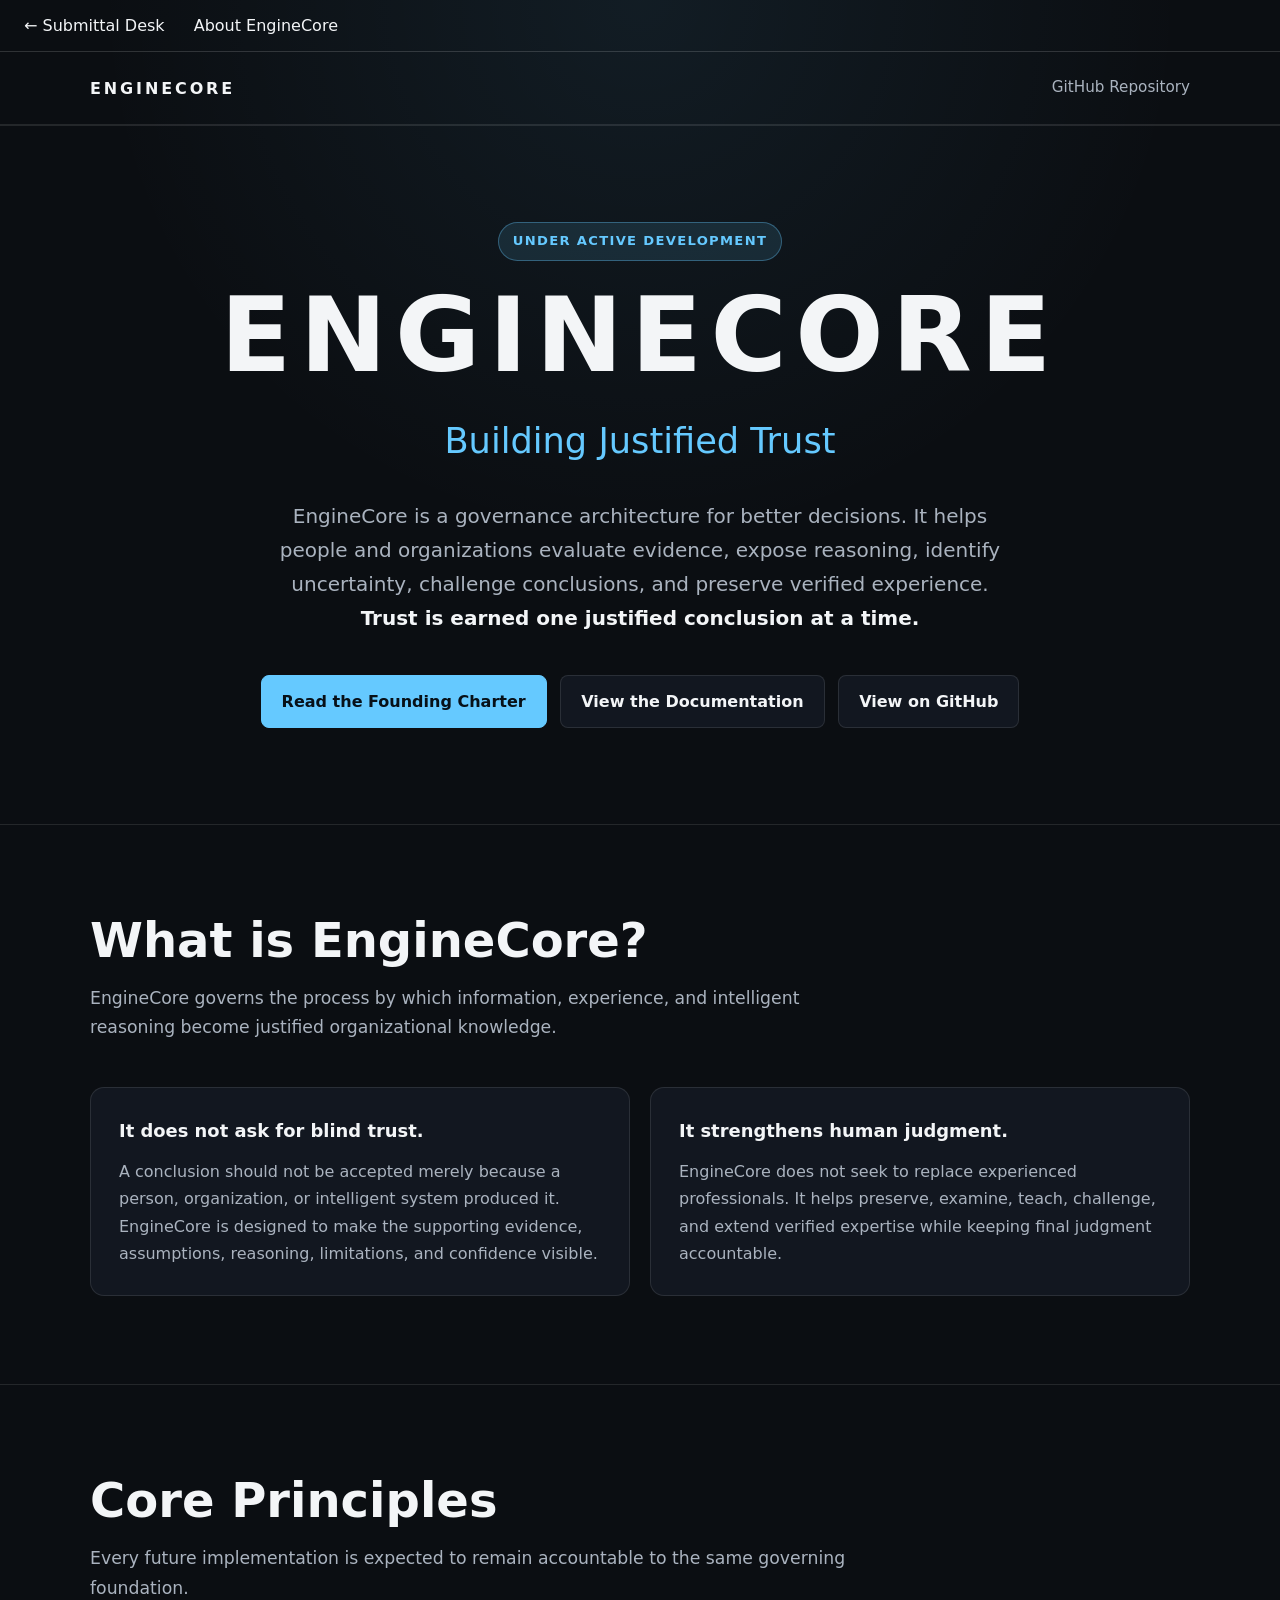
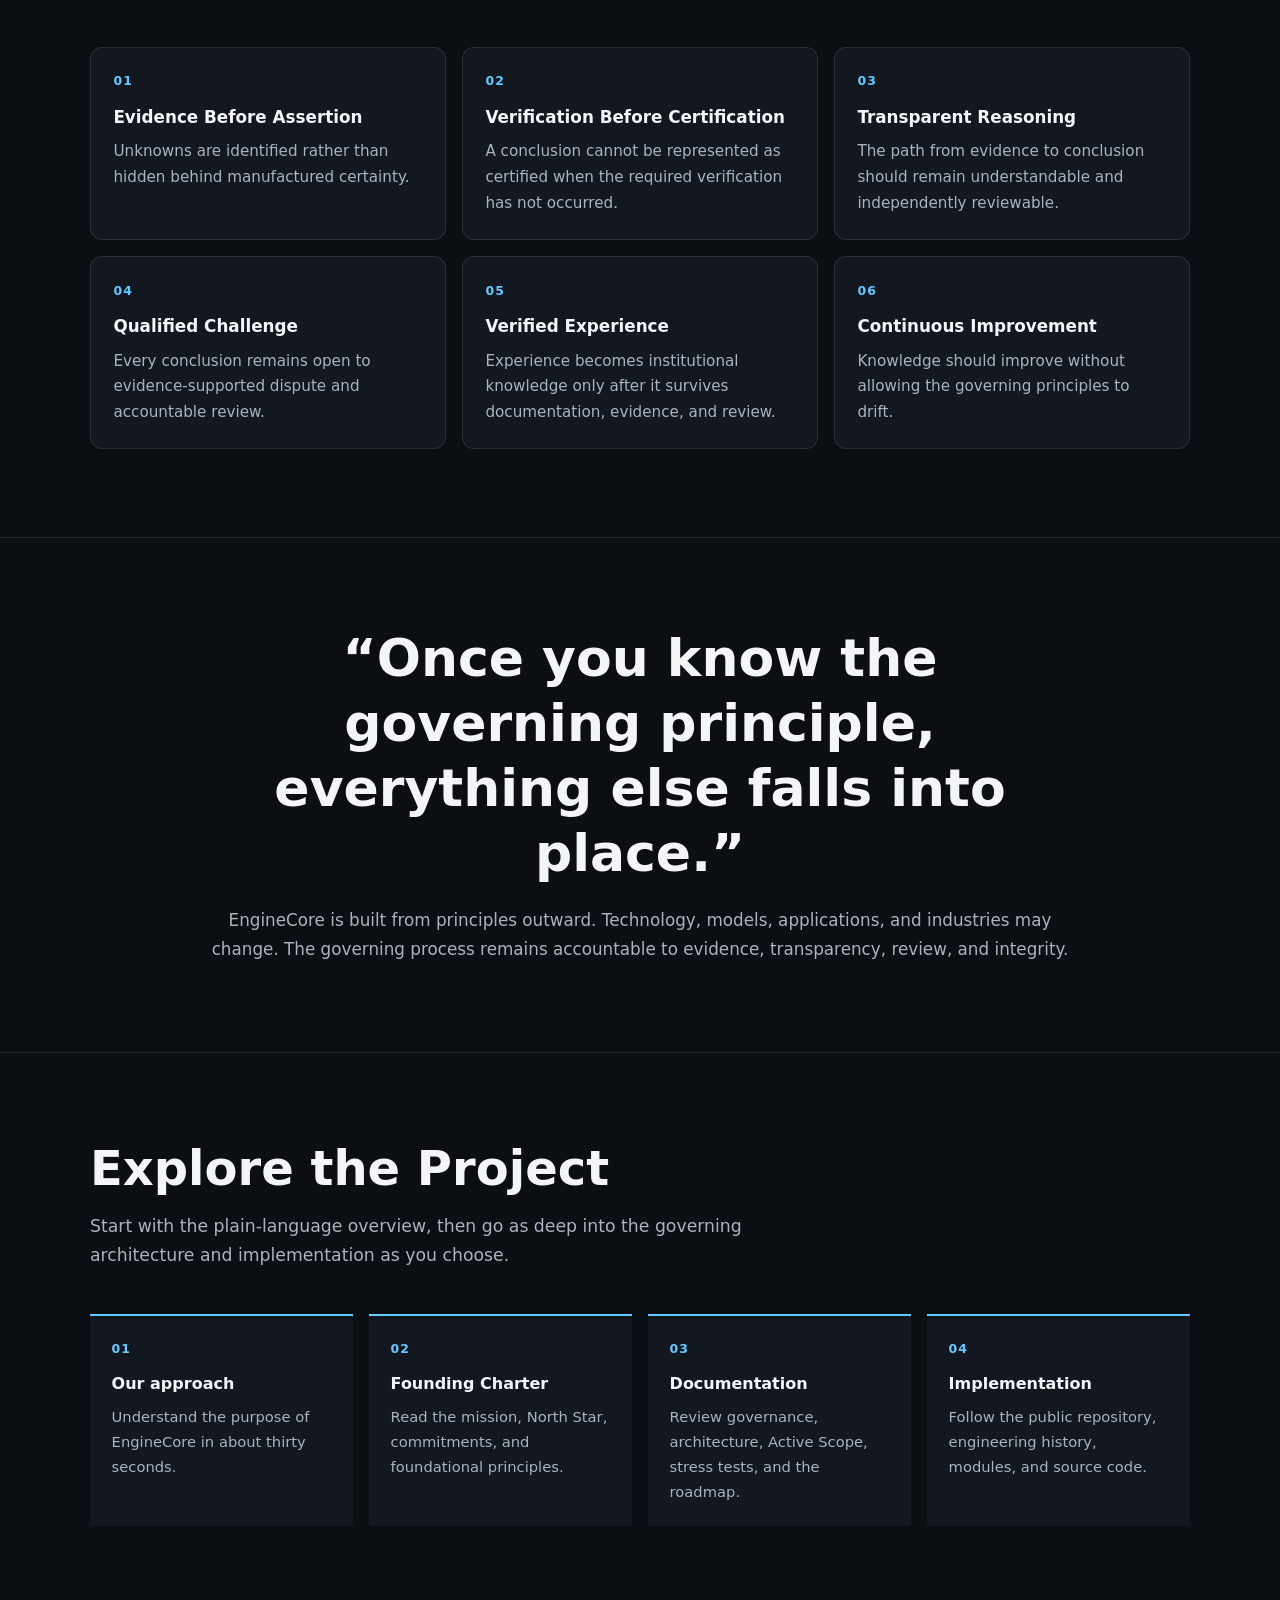
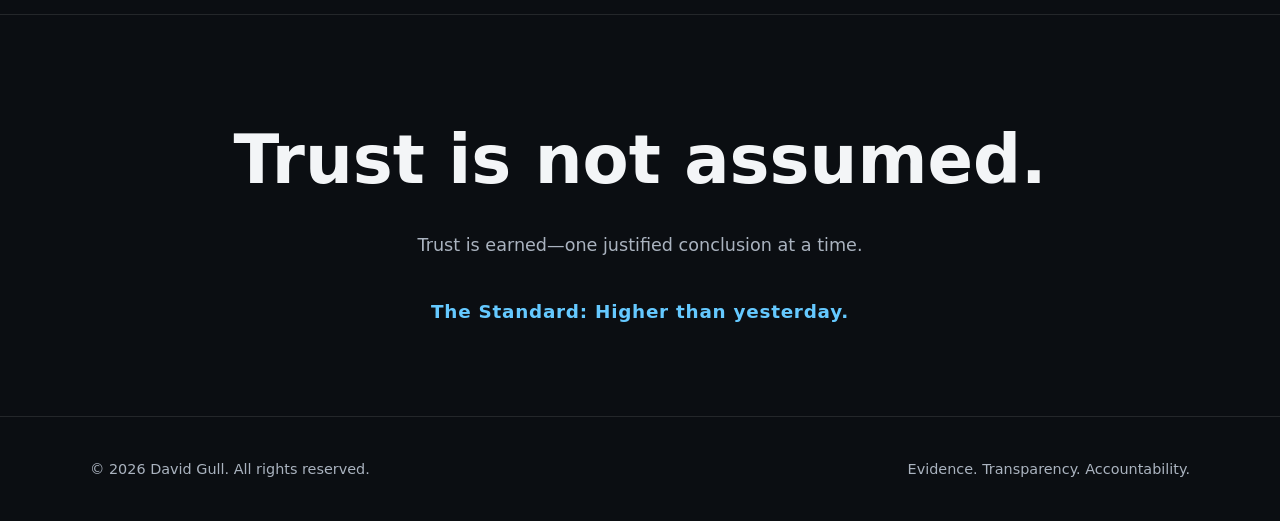
==== about-enginecore.html @ b3af4ecf "Launch commercial EngineCore landing page with coming-soon intake Preserve the original homepage as " ====
<!DOCTYPE html>
<html lang="en">
<head>
    <meta charset="UTF-8">
    <meta name="viewport" content="width=device-width, initial-scale=1.0">

    <meta
        name="description"
        content="EngineCore is a governance architecture for evidence-based, transparent, reviewable, and continuously improving decisions."
    >

    <title>About EngineCore | Building Justified Trust</title>

    <style>
        :root {
            --background: #0b0e12;
            --surface: #121720;
            --surface-light: #171e29;
            --text: #f3f5f7;
            --muted: #aab3bf;
            --accent: #65c9ff;
            --accent-soft: rgba(101, 201, 255, 0.12);
            --border: rgba(255, 255, 255, 0.1);
            --max-width: 1100px;
        }

        * {
            box-sizing: border-box;
            margin: 0;
            padding: 0;
        }

        html {
            scroll-behavior: smooth;
        }

        body {
            background:
                radial-gradient(
                    circle at top,
                    rgba(101, 201, 255, 0.08),
                    transparent 34rem
                ),
                var(--background);
            color: var(--text);
            font-family:
                Inter,
                ui-sans-serif,
                system-ui,
                -apple-system,
                BlinkMacSystemFont,
                "Segoe UI",
                sans-serif;
            line-height: 1.7;
        }

        a {
            color: inherit;
            text-decoration: none;
        }

        .container {
            width: min(calc(100% - 2rem), var(--max-width));
            margin: 0 auto;
        }

        .site-header {
            border-bottom: 1px solid var(--border);
        }

        .nav {
            min-height: 72px;
            display: flex;
            align-items: center;
            justify-content: space-between;
            gap: 1rem;
        }

        .brand {
            font-size: 1rem;
            font-weight: 700;
            letter-spacing: 0.18em;
        }

        .nav-link {
            color: var(--muted);
            font-size: 0.95rem;
        }

        .nav-link:hover,
        .nav-link:focus-visible {
            color: var(--text);
        }

        .hero {
            min-height: 76vh;
            display: flex;
            align-items: center;
            padding: 6rem 0;
            text-align: center;
        }

        .hero-content {
            max-width: 900px;
            margin: 0 auto;
        }

        .eyebrow {
            display: inline-block;
            margin-bottom: 1.5rem;
            padding: 0.45rem 0.85rem;
            border: 1px solid rgba(101, 201, 255, 0.35);
            border-radius: 999px;
            background: var(--accent-soft);
            color: var(--accent);
            font-size: 0.82rem;
            font-weight: 700;
            letter-spacing: 0.1em;
            text-transform: uppercase;
        }

        h1 {
            font-size: clamp(3rem, 10vw, 6.5rem);
            line-height: 0.98;
            letter-spacing: 0.08em;
            margin-bottom: 1.5rem;
        }

        .hero h2 {
            color: var(--accent);
            font-size: clamp(1.35rem, 4vw, 2.2rem);
            font-weight: 500;
            margin-bottom: 1.75rem;
        }

        .hero-description {
            max-width: 760px;
            margin: 0 auto;
            color: var(--muted);
            font-size: clamp(1.05rem, 2vw, 1.25rem);
        }

        .hero-description strong {
            color: var(--text);
            font-weight: 600;
        }

        .actions {
            display: flex;
            flex-wrap: wrap;
            justify-content: center;
            gap: 0.85rem;
            margin-top: 2.5rem;
        }

        .button {
            display: inline-flex;
            align-items: center;
            justify-content: center;
            min-height: 48px;
            padding: 0.75rem 1.25rem;
            border: 1px solid var(--border);
            border-radius: 8px;
            background: var(--surface);
            color: var(--text);
            font-weight: 650;
            transition:
                transform 160ms ease,
                border-color 160ms ease,
                background 160ms ease;
        }

        .button:hover,
        .button:focus-visible {
            transform: translateY(-2px);
            border-color: rgba(101, 201, 255, 0.65);
            background: var(--surface-light);
        }

        .button-primary {
            border-color: var(--accent);
            background: var(--accent);
            color: #071018;
        }

        .button-primary:hover,
        .button-primary:focus-visible {
            background: #8bd8ff;
        }

        section {
            padding: 5.5rem 0;
            border-top: 1px solid var(--border);
        }

        .section-heading {
            max-width: 760px;
            margin-bottom: 2.75rem;
        }

        .section-heading h2 {
            margin-bottom: 1rem;
            font-size: clamp(2rem, 5vw, 3rem);
            line-height: 1.15;
        }

        .section-heading p {
            color: var(--muted);
            font-size: 1.08rem;
        }

        .definition {
            display: grid;
            grid-template-columns: 1fr 1fr;
            gap: 1.25rem;
        }

        .panel {
            padding: 1.75rem;
            border: 1px solid var(--border);
            border-radius: 14px;
            background: var(--surface);
        }

        .panel h3 {
            margin-bottom: 0.75rem;
            font-size: 1.12rem;
        }

        .panel p {
            color: var(--muted);
        }

        .principles {
            display: grid;
            grid-template-columns: repeat(3, 1fr);
            gap: 1rem;
        }

        .principle {
            min-height: 145px;
            padding: 1.4rem;
            border: 1px solid var(--border);
            border-radius: 12px;
            background: var(--surface);
        }

        .principle-number {
            display: block;
            margin-bottom: 0.7rem;
            color: var(--accent);
            font-size: 0.78rem;
            font-weight: 800;
            letter-spacing: 0.1em;
        }

        .principle h3 {
            margin-bottom: 0.5rem;
            font-size: 1.05rem;
        }

        .principle p {
            color: var(--muted);
            font-size: 0.95rem;
        }

        .statement {
            max-width: 880px;
            margin: 0 auto;
            text-align: center;
        }

        .statement blockquote {
            margin-bottom: 1.25rem;
            font-size: clamp(1.7rem, 5vw, 3.25rem);
            font-weight: 650;
            line-height: 1.25;
        }

        .statement p {
            color: var(--muted);
            font-size: 1.05rem;
        }

        .path {
            display: grid;
            grid-template-columns: repeat(4, 1fr);
            gap: 1rem;
        }

        .path-step {
            padding: 1.35rem;
            border-top: 2px solid var(--accent);
            background: var(--surface);
        }

        .path-step span {
            display: block;
            margin-bottom: 0.65rem;
            color: var(--accent);
            font-size: 0.78rem;
            font-weight: 800;
            letter-spacing: 0.08em;
        }

        .path-step h3 {
            margin-bottom: 0.45rem;
            font-size: 1rem;
        }

        .path-step p {
            color: var(--muted);
            font-size: 0.92rem;
        }

        .closing {
            text-align: center;
        }

        .closing h2 {
            margin-bottom: 0.9rem;
            font-size: clamp(2.2rem, 6vw, 4.2rem);
        }

        .closing p {
            color: var(--muted);
            font-size: 1.1rem;
        }

        .standard {
            margin-top: 2.2rem;
            color: var(--accent);
            font-size: 1.15rem;
            font-weight: 750;
            letter-spacing: 0.04em;
        }

        footer {
            padding: 2.5rem 0;
            border-top: 1px solid var(--border);
            color: var(--muted);
            font-size: 0.9rem;
        }

        .footer-content {
            display: flex;
            justify-content: space-between;
            gap: 1rem;
        }

        @media (max-width: 800px) {
            .definition,
            .principles,
            .path {
                grid-template-columns: 1fr;
            }

            .hero {
                min-height: auto;
                padding: 5rem 0;
            }

            .nav {
                min-height: 64px;
            }

            .footer-content {
                flex-direction: column;
            }
        }

        @media (max-width: 520px) {
            .nav-link {
                display: none;
            }

            .actions {
                flex-direction: column;
            }

            .button {
                width: 100%;
            }

            section {
                padding: 4.25rem 0;
            }
        }
    </style>
</head>

<body>
<div style="padding:12px 24px;border-bottom:1px solid rgba(255,255,255,.15)"><a href="/">← Submittal Desk</a> <span style="margin-left:24px">About EngineCore</span></div>
    <header class="site-header">
        <div class="container nav">
            <a class="brand" href="#top">ENGINECORE</a>

            <a
                class="nav-link"
                href="https://github.com/Dgull01/EngineCore"
                target="_blank"
                rel="noopener noreferrer"
            >
                GitHub Repository
            </a>
        </div>
    </header>

    <main id="top">
        <section class="hero">
            <div class="container hero-content">
                <div class="eyebrow">Under Active Development</div>

                <h1>ENGINECORE</h1>

                <h2>Building Justified Trust</h2>

                <p class="hero-description">
                    EngineCore is a governance architecture for better
                    decisions. It helps people and organizations evaluate
                    evidence, expose reasoning, identify uncertainty,
                    challenge conclusions, and preserve verified experience.
                    <strong>
                        Trust is earned one justified conclusion at a time.
                    </strong>
                </p>

                <div class="actions">
                    <a
                        class="button button-primary"
                        href="https://github.com/Dgull01/EngineCore/blob/main/FOUNDING_CHARTER.md"
                        target="_blank"
                        rel="noopener noreferrer"
                    >
                        Read the Founding Charter
                    </a>

                    <a
                        class="button"
                        href="https://github.com/Dgull01/EngineCore"
                        target="_blank"
                        rel="noopener noreferrer"
                    >
                        View the Documentation
                    </a>

                    <a
                        class="button"
                        href="https://github.com/Dgull01/EngineCore"
                        target="_blank"
                        rel="noopener noreferrer"
                    >
                        View on GitHub
                    </a>
                </div>
            </div>
        </section>

        <section>
            <div class="container">
                <div class="section-heading">
                    <h2>What is EngineCore?</h2>

                    <p>
                        EngineCore governs the process by which information,
                        experience, and intelligent reasoning become justified
                        organizational knowledge.
                    </p>
                </div>

                <div class="definition">
                    <article class="panel">
                        <h3>It does not ask for blind trust.</h3>

                        <p>
                            A conclusion should not be accepted merely because
                            a person, organization, or intelligent system
                            produced it. EngineCore is designed to make the
                            supporting evidence, assumptions, reasoning,
                            limitations, and confidence visible.
                        </p>
                    </article>

                    <article class="panel">
                        <h3>It strengthens human judgment.</h3>

                        <p>
                            EngineCore does not seek to replace experienced
                            professionals. It helps preserve, examine, teach,
                            challenge, and extend verified expertise while
                            keeping final judgment accountable.
                        </p>
                    </article>
                </div>
            </div>
        </section>

        <section>
            <div class="container">
                <div class="section-heading">
                    <h2>Core Principles</h2>

                    <p>
                        Every future implementation is expected to remain
                        accountable to the same governing foundation.
                    </p>
                </div>

                <div class="principles">
                    <article class="principle">
                        <span class="principle-number">01</span>
                        <h3>Evidence Before Assertion</h3>
                        <p>
                            Unknowns are identified rather than hidden behind
                            manufactured certainty.
                        </p>
                    </article>

                    <article class="principle">
                        <span class="principle-number">02</span>
                        <h3>Verification Before Certification</h3>
                        <p>
                            A conclusion cannot be represented as certified
                            when the required verification has not occurred.
                        </p>
                    </article>

                    <article class="principle">
                        <span class="principle-number">03</span>
                        <h3>Transparent Reasoning</h3>
                        <p>
                            The path from evidence to conclusion should remain
                            understandable and independently reviewable.
                        </p>
                    </article>

                    <article class="principle">
                        <span class="principle-number">04</span>
                        <h3>Qualified Challenge</h3>
                        <p>
                            Every conclusion remains open to evidence-supported
                            dispute and accountable review.
                        </p>
                    </article>

                    <article class="principle">
                        <span class="principle-number">05</span>
                        <h3>Verified Experience</h3>
                        <p>
                            Experience becomes institutional knowledge only
                            after it survives documentation, evidence, and
                            review.
                        </p>
                    </article>

                    <article class="principle">
                        <span class="principle-number">06</span>
                        <h3>Continuous Improvement</h3>
                        <p>
                            Knowledge should improve without allowing the
                            governing principles to drift.
                        </p>
                    </article>
                </div>
            </div>
        </section>

        <section>
            <div class="container statement">
                <blockquote>
                    “Once you know the governing principle, everything else
                    falls into place.”
                </blockquote>

                <p>
                    EngineCore is built from principles outward. Technology,
                    models, applications, and industries may change. The
                    governing process remains accountable to evidence,
                    transparency, review, and integrity.
                </p>
            </div>
        </section>

        <section>
            <div class="container">
                <div class="section-heading">
                    <h2>Explore the Project</h2>

                    <p>
                        Start with the plain-language overview, then go as deep
                        into the governing architecture and implementation as
                        you choose.
                    </p>
                </div>

                <div class="path">
                    <a class="path-step" href="#top">
                        <span>01</span>
                        <h3>Our approach</h3>
                        <p>
                            Understand the purpose of EngineCore in about
                            thirty seconds.
                        </p>
                    </a>

                    <a
                        class="path-step"
                        href="https://github.com/Dgull01/EngineCore/blob/main/FOUNDING_CHARTER.md"
                        target="_blank"
                        rel="noopener noreferrer"
                    >
                        <span>02</span>
                        <h3>Founding Charter</h3>
                        <p>
                            Read the mission, North Star, commitments, and
                            foundational principles.
                        </p>
                    </a>

                    <a
                        class="path-step"
                        href="https://github.com/Dgull01/EngineCore"
                        target="_blank"
                        rel="noopener noreferrer"
                    >
                        <span>03</span>
                        <h3>Documentation</h3>
                        <p>
                            Review governance, architecture, Active Scope,
                            stress tests, and the roadmap.
                        </p>
                    </a>

                    <a
                        class="path-step"
                        href="https://github.com/Dgull01/EngineCore"
                        target="_blank"
                        rel="noopener noreferrer"
                    >
                        <span>04</span>
                        <h3>Implementation</h3>
                        <p>
                            Follow the public repository, engineering history,
                            modules, and source code.
                        </p>
                    </a>
                </div>
            </div>
        </section>

        <section>
            <div class="container closing">
                <h2>Trust is not assumed.</h2>

                <p>
                    Trust is earned—one justified conclusion at a time.
                </p>

                <div class="standard">
                    The Standard: Higher than yesterday.
                </div>
            </div>
        </section>
    </main>

    <footer>
        <div class="container footer-content">
            <span>© 2026 David Gull. All rights reserved.</span>
            <span>Evidence. Transparency. Accountability.</span>
        </div>
    </footer>
</body>
</html>
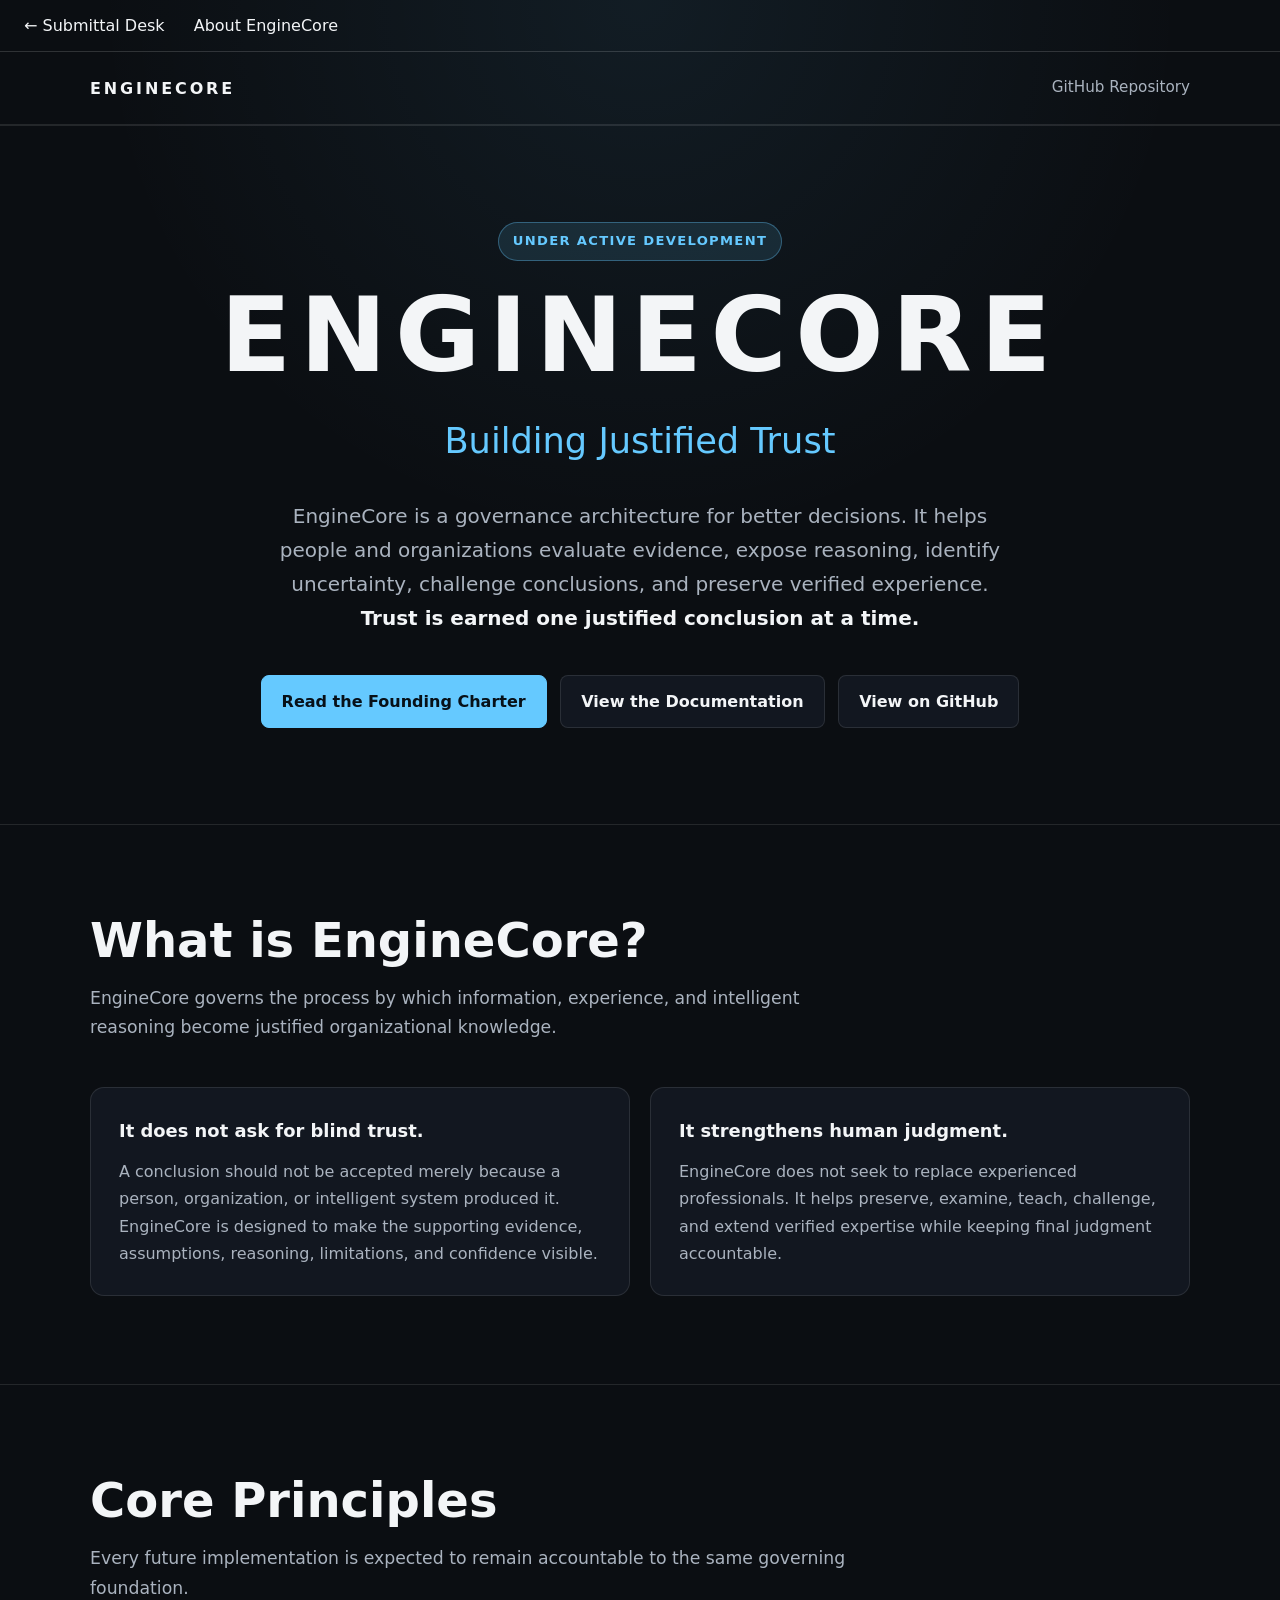
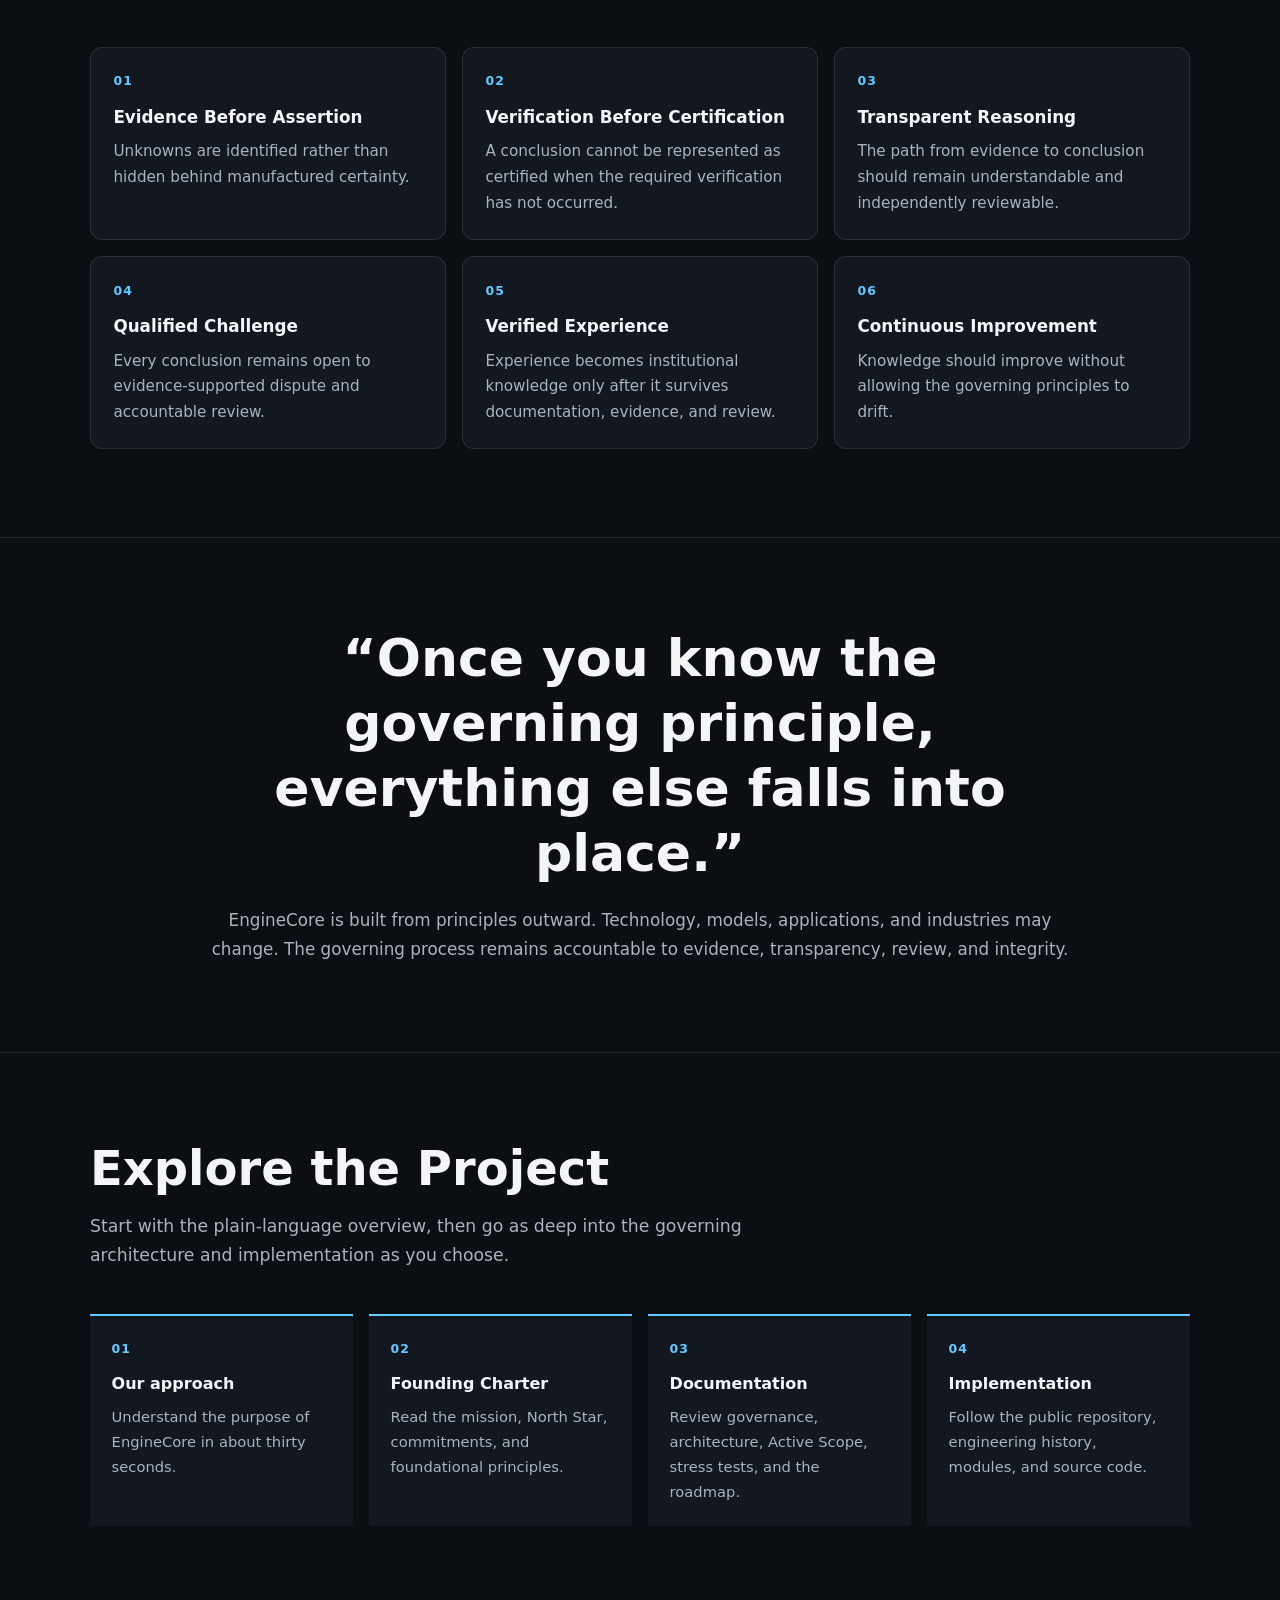
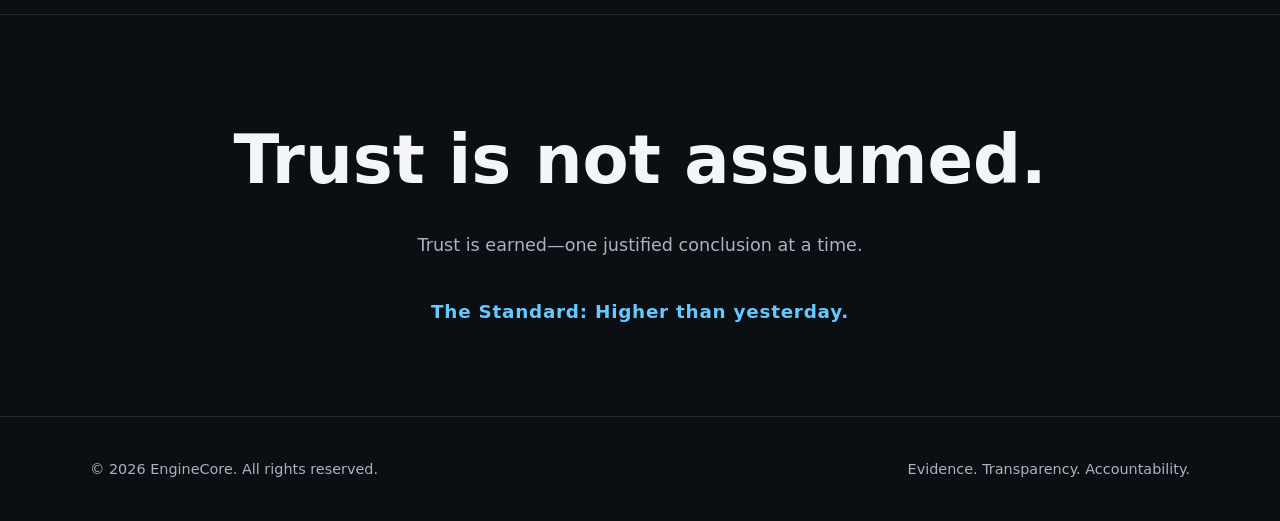
==== commit d5b2e8de: "Use EngineCore ownership on About page" ====
--- a/about-enginecore.html
+++ b/about-enginecore.html
@@ -665,7 +665,7 @@
 
     <footer>
         <div class="container footer-content">
-            <span>© 2026 David Gull. All rights reserved.</span>
+            <span>© 2026 EngineCore. All rights reserved.</span>
             <span>Evidence. Transparency. Accountability.</span>
         </div>
     </footer>
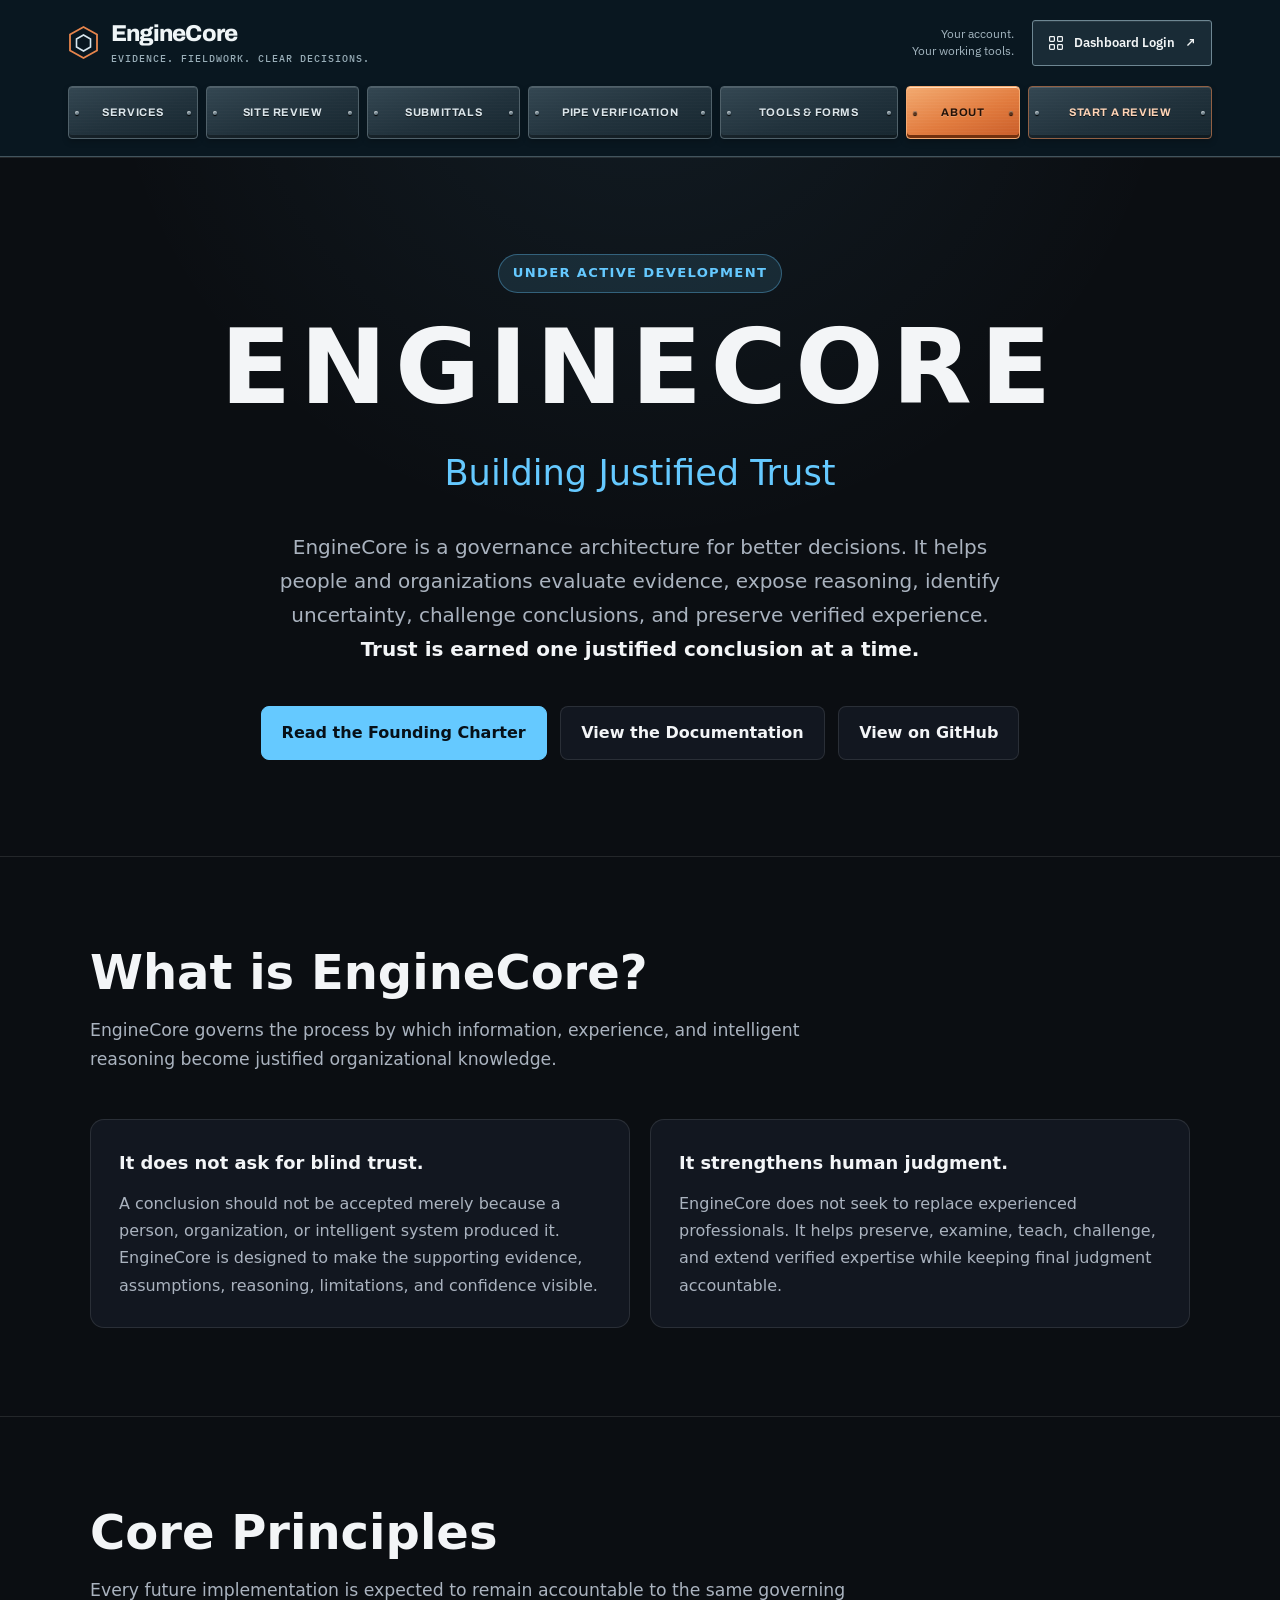
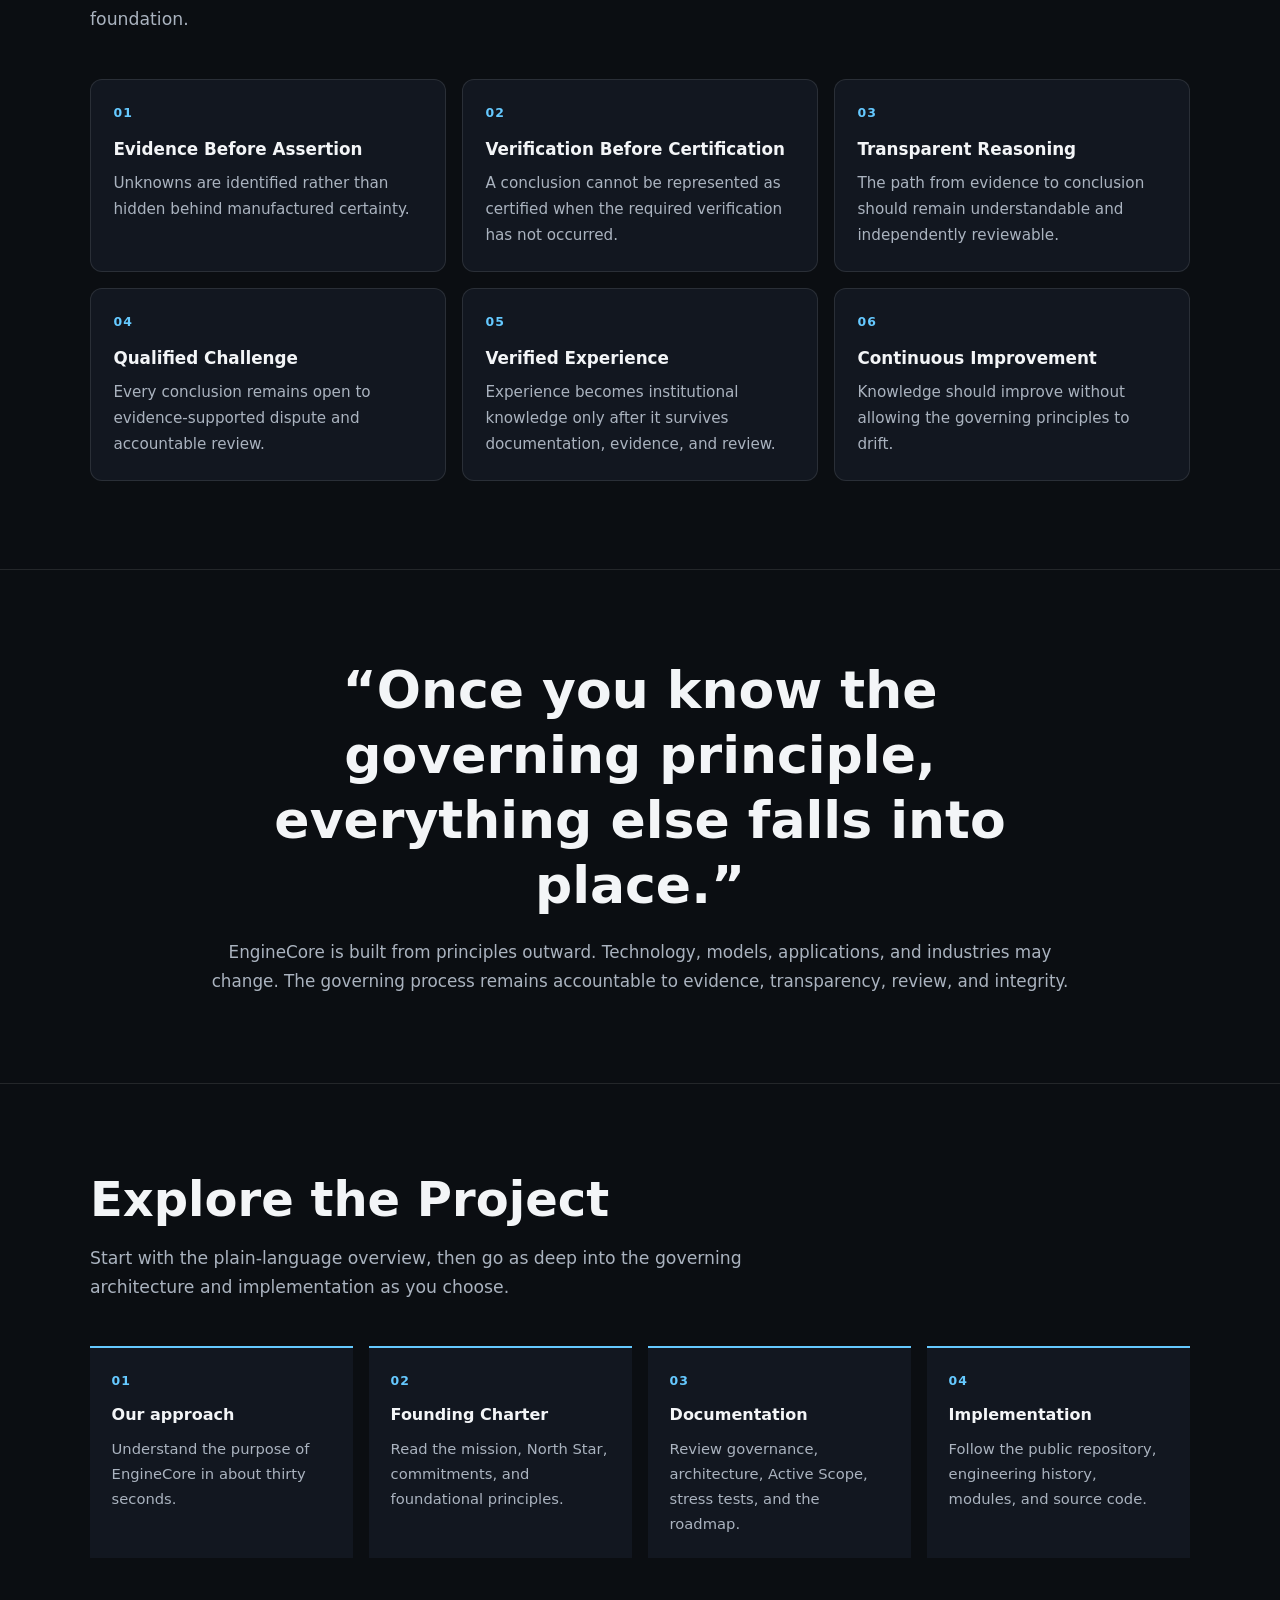
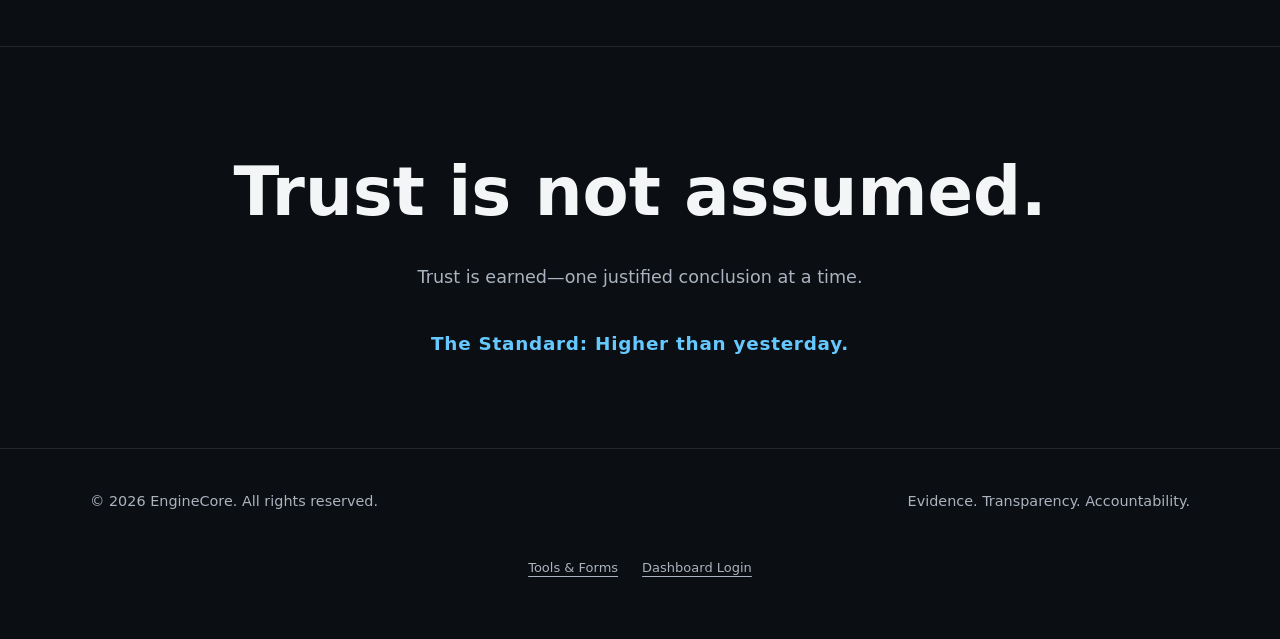
==== commit 476e8d97: "Unify public navigation and introduce Tools & Forms portal" ====
--- a/about-enginecore.html
+++ b/about-enginecore.html
@@ -387,24 +387,28 @@
             }
         }
     </style>
+  <link rel="stylesheet" href="https://fonts.googleapis.com/css2?family=Archivo:wght@600;700;800&amp;family=IBM+Plex+Mono:wght@400;500;600&amp;family=IBM+Plex+Sans:wght@400;500;600&amp;display=swap">
+  <link rel="stylesheet" href="/portal.css">
 </head>
 
 <body>
-<div style="padding:12px 24px;border-bottom:1px solid rgba(255,255,255,.15)"><a href="/">← Submittal Desk</a> <span style="margin-left:24px">About EngineCore</span></div>
-    <header class="site-header">
-        <div class="container nav">
-            <a class="brand" href="#top">ENGINECORE</a>
-
-            <a
-                class="nav-link"
-                href="https://github.com/Dgull01/EngineCore"
-                target="_blank"
-                rel="noopener noreferrer"
-            >
-                GitHub Repository
-            </a>
-        </div>
-    </header>
+  <header class="ec-header">
+    <div class="ec-shell">
+      <div class="ec-masthead">
+        <a class="ec-brand" href="/" aria-label="EngineCore home"><svg viewBox="0 0 31 35" aria-hidden="true"><path d="M15.5 2 29 9.5v16L15.5 33 2 25.5v-16z" fill="none" stroke="#e7854c" stroke-width="1.8"/><path d="m15.5 10 7 4v8l-7 4-7-4v-8z" fill="none" stroke="#d8e7ef" stroke-width="1.6"/></svg><span>EngineCore<small>Evidence. Fieldwork. Clear decisions.</small></span></a>
+        <div class="ec-account"><span class="ec-account-note">Your account.<br>Your working tools.</span><a class="ec-login" href="https://workspace.enginecore.org/portal"><svg viewBox="0 0 20 20" fill="none" stroke="currentColor" stroke-width="1.5" aria-hidden="true"><rect x="2" y="2" width="6" height="6" rx="1"/><rect x="12" y="2" width="6" height="6" rx="1"/><rect x="2" y="12" width="6" height="6" rx="1"/><rect x="12" y="12" width="6" height="6" rx="1"/></svg>Dashboard Login <span aria-hidden="true">↗</span></a></div>
+      </div>
+      <nav class="ec-nav" aria-label="Main navigation">
+        <a href="/#services">Services</a>
+        <a href="/site-compliance-review.html">Site Review</a>
+        <a href="/submittal-preparation.html">Submittals</a>
+        <a href="/pipe-verification.html">Pipe Verification</a>
+        <a href="/tools-and-forms.html">Tools &amp; Forms</a>
+        <a aria-current="page" href="/about-enginecore.html">About</a>
+        <a class="ec-review-link" href="/review.html">Start a Review</a>
+      </nav>
+    </div>
+  </header>
 
     <main id="top">
         <section class="hero">
@@ -668,6 +672,6 @@
             <span>© 2026 EngineCore. All rights reserved.</span>
             <span>Evidence. Transparency. Accountability.</span>
         </div>
-    </footer>
+    <nav class="ec-footer-links" aria-label="More EngineCore pages"><a href="/tools-and-forms.html">Tools &amp; Forms</a><a href="https://workspace.enginecore.org/portal">Dashboard Login</a></nav></footer>
 </body>
 </html>
--- a/portal.css
+++ b/portal.css
@@ -0,0 +1,147 @@
+/* Shared public navigation and tool catalogue. No account data is loaded here. */
+.ec-header{--ec-steel:#192b35;--ec-line:#435761;background:#091720;color:#e8eff2;border-bottom:1px solid #42545d;font-family:"IBM Plex Sans","Segoe UI",sans-serif}
+.ec-shell{width:min(100%,1240px);margin-inline:auto;padding-inline:clamp(20px,4vw,48px)}
+.ec-masthead{display:flex;align-items:center;justify-content:space-between;gap:24px;min-height:86px;padding-block:17px}
+.ec-brand{display:inline-flex;align-items:center;gap:12px;color:#eff5f7;text-decoration:none!important;font:800 23px/1.1 "Archivo","Segoe UI",sans-serif;letter-spacing:-.04em}
+.ec-brand svg{flex:0 0 31px;width:31px;height:35px}
+.ec-brand small{display:block;margin-top:6px;color:#99aeb8;font:500 10px/1.3 "IBM Plex Mono",Consolas,monospace;letter-spacing:.1em;text-transform:uppercase}
+.ec-account{display:flex;align-items:center;gap:18px}
+.ec-account-note{color:#a3b5bf;font-size:12px;line-height:1.4;text-align:right}
+.ec-login{display:inline-flex;align-items:center;gap:10px;padding:11px 15px;border:1px solid #6e8793;border-radius:3px;color:#f3f6f7;text-decoration:none!important;font-size:13px;font-weight:600;white-space:nowrap;background:#192b36;box-shadow:inset 0 1px #ffffff12}
+.ec-login svg{width:16px;height:16px}
+.ec-login:hover{background:#243b49;border-color:#b4c8d2}
+.ec-nav{display:grid;grid-template-columns:.85fr 1fr 1fr 1.2fr 1.16fr .75fr 1.2fr;gap:8px;margin:0;padding:0 0 17px;list-style:none}
+.ec-nav a{position:relative;display:flex;align-items:center;justify-content:center;min-height:53px;padding:12px 17px;text-align:center;text-decoration:none!important;color:#dce6eb;border:1px solid #50616a;border-radius:4px;background:repeating-linear-gradient(0deg,#ffffff03 0 1px,transparent 1px 3px),linear-gradient(162deg,#344752,#21323c 55%,#172730);box-shadow:inset 0 1px #ffffff24,inset 0 -3px #0005,0 3px 6px #0003;text-shadow:0 1px #0009;font:700 11px/1.4 "Archivo","Segoe UI",sans-serif;letter-spacing:.055em;text-transform:uppercase;transition:border-color .16s,color .16s,background .16s}
+.ec-nav a::before,.ec-nav a::after{content:"";position:absolute;top:calc(50% - 2px);width:4px;height:4px;border-radius:50%;background:linear-gradient(145deg,#b8c4c9,#475b67);box-shadow:0 1px 1px #000,inset 0 1px #ffffff55}
+.ec-nav a::before{left:6px}.ec-nav a::after{right:6px}
+.ec-nav a:hover{color:#fff;border-color:#b5c9d3}
+.ec-nav a[aria-current="page"]{color:#24130a;border-color:#f3aa72;text-shadow:0 1px #ffffff35;background:repeating-linear-gradient(0deg,#ffffff07 0 1px,transparent 1px 3px),linear-gradient(160deg,#f3aa70,#e17b3e 55%,#c95c28);box-shadow:inset 0 1px #ffdcba,inset 0 -3px #71300e,0 3px 6px #0004}
+.ec-nav a[aria-current="page"]::before,.ec-nav a[aria-current="page"]::after{background:linear-gradient(145deg,#85502b,#3a2113)}
+.ec-nav .ec-review-link{border-color:#916044;color:#ffd4b6}
+.ec-header a:focus-visible{outline:3px solid #ffbc87;outline-offset:4px}
+.ec-footer-links{display:flex;flex-wrap:wrap;justify-content:center;gap:15px 24px;margin:24px auto 0;padding:20px;color:inherit;font-size:13px}
+.ec-footer-links a{color:inherit;text-decoration:underline;text-underline-offset:4px}
+
+/* Home page entry into the tool collection. Existing service prices stay separate. */
+.home-intro .hero-cta{margin-top:23px}
+.ec-tool-entry{background:var(--surface);border-block:1px solid var(--rule)}
+.ec-tool-entry-in{display:grid;grid-template-columns:1.05fr .95fr;align-items:center;gap:40px;padding-block:42px}
+.ec-tool-entry h2{font-size:clamp(27px,3.4vw,39px);max-width:20ch;margin-top:11px}
+.ec-tool-entry p{margin-top:14px;color:var(--text-2);max-width:60ch}
+.ec-tool-entry .tag{color:var(--flame)}
+.ec-tool-entry .btn{margin-top:23px}
+.ec-tool-list{display:grid;grid-template-columns:1fr 1fr;gap:9px}
+.ec-tool-list a{display:flex;align-items:center;gap:11px;min-height:58px;padding:13px 14px;background:var(--surface-2);border:1px solid var(--rule);text-decoration:none;font-size:13px;font-weight:600;border-radius:3px}
+.ec-tool-list a:hover{border-color:var(--flame);background:var(--surface-3)}
+.ec-tool-list span{font:500 10px "IBM Plex Mono",Consolas,monospace;color:var(--flame)}
+
+/* Public catalogue: dark drawing surfaces, restrained brushed-metal fixtures. */
+.tools-page{--catalog-bg:#edf1f2;--catalog-ink:#152b38;--catalog-muted:#526974;color-scheme:light;background:var(--catalog-bg);color:var(--catalog-ink)}
+.tools-hero{position:relative;overflow:hidden;background:#0c202d;color:#eaf0f3;border-bottom:1px solid #42606f}
+.tools-hero::before{content:"";position:absolute;inset:0;background-image:linear-gradient(#a9c6d908 1px,transparent 1px),linear-gradient(90deg,#a9c6d908 1px,transparent 1px);background-size:42px 42px;mask-image:linear-gradient(90deg,transparent,#000)}
+.tools-hero-in{position:relative;display:grid;grid-template-columns:1.25fr .75fr;align-items:center;gap:55px;padding-block:60px 53px}
+.tools-eyebrow{display:block;color:#f3a572;font:600 10px/1.5 "IBM Plex Mono",Consolas,monospace;letter-spacing:.17em;text-transform:uppercase}
+.tools-hero h1{margin-top:16px;max-width:17ch;font-size:clamp(39px,5.4vw,62px);line-height:1.04;letter-spacing:-.045em}
+.tools-hero p{margin-top:20px;max-width:61ch;font-size:17px;line-height:1.6;color:#aec2cd}
+.tools-hero-actions{display:flex;flex-wrap:wrap;gap:12px;margin-top:27px}
+.tools-button{display:inline-flex;align-items:center;justify-content:space-between;gap:22px;min-height:48px;padding:12px 19px;border:1px solid #a94823;border-radius:3px;background:#b94e24;color:#fff;text-decoration:none;font:600 14px/1.4 "IBM Plex Sans","Segoe UI",sans-serif}
+.tools-button:hover{background:#a6401c;border-color:#a6401c}
+.tools-button.secondary{background:transparent;color:inherit;border-color:#5b7788}
+.tools-button.secondary:hover{background:#ffffff09;border-color:#b3c7d3}
+.tools-button .arrow{font-size:19px;line-height:1}
+.tools-titleplate{position:relative;padding:30px 29px 28px;border:1px solid #6b808b;border-radius:5px;background:repeating-linear-gradient(0deg,#ffffff03 0 1px,transparent 1px 3px),linear-gradient(145deg,#344957,#1a303d 70%);box-shadow:inset 0 1px #ffffff28,inset 0 -4px #0004,0 18px 35px #0003}
+.tools-titleplate::before,.tools-titleplate::after{content:"";position:absolute;width:7px;height:7px;border-radius:50%;top:10px;background:linear-gradient(135deg,#bbc9d1,#60737f 55%,#2b3b45);box-shadow:0 1px 2px #000,inset 0 1px #fff8}
+.tools-titleplate::before{left:10px}.tools-titleplate::after{right:10px}
+.tools-titleplate .tag{color:#bdd0da;font-size:9px}
+.tools-titleplate strong{display:block;margin-top:18px;font:800 clamp(28px,3vw,36px)/1.1 "Archivo","Segoe UI",sans-serif;letter-spacing:-.03em}
+.tools-titleplate p{font-size:13px;line-height:1.6;margin-top:14px;color:#c3d2da}
+.plate-stages{display:grid;grid-template-columns:1fr 1fr;gap:8px;margin-top:23px;padding-top:19px;border-top:1px solid #78909e66}
+.plate-stages span{color:#b6cbd6;font:500 9px "IBM Plex Mono",Consolas,monospace;letter-spacing:.065em;text-transform:uppercase}
+.plate-stages b{color:#efa173;margin-right:7px;font-weight:500}
+.tool-catalogue{padding-block:45px 65px}
+.catalogue-heading{display:flex;align-items:end;justify-content:space-between;gap:28px;margin-bottom:24px}
+.catalogue-heading h2{font-size:27px;letter-spacing:-.03em}
+.catalogue-heading p{color:var(--catalog-muted);font-size:13px;max-width:43ch;line-height:1.5}
+.tool-grid{display:grid;grid-template-columns:repeat(2,minmax(0,1fr));gap:24px}
+.tool-card{position:relative;display:flex;flex-direction:column;overflow:hidden;min-width:0;background:#fff;border:1px solid #b3c2ca;border-radius:5px;box-shadow:0 5px 14px #102f3f09}
+.tool-card:hover{border-color:#7b919d}
+.tool-art{position:relative;height:194px;background:#112a3a;overflow:hidden;border-bottom:1px solid #273e4b}
+.tool-art::before{content:"";position:absolute;inset:0;background-image:linear-gradient(#7dabc010 1px,transparent 1px),linear-gradient(90deg,#7dabc010 1px,transparent 1px);background-size:24px 24px}
+.tool-art svg{position:relative;display:block;width:100%;height:100%;max-width:520px;margin:auto;padding:12px 18px;color:#aec5d2}
+.tool-art .line{fill:none;stroke:currentColor;stroke-width:2;stroke-linejoin:round;stroke-linecap:round}
+.tool-art .fine{fill:none;stroke:#657f8f;stroke-width:1;stroke-linejoin:round;stroke-linecap:round}
+.tool-art .accent{fill:none;stroke:#f09961;stroke-width:2;stroke-linejoin:round;stroke-linecap:round}
+.tool-art .fill{fill:#f09961;stroke:none}
+.tool-art .solid{fill:#19394a;stroke:#7f9cad;stroke-width:1.5}
+.tool-art text{fill:#92acbb;font:9px "IBM Plex Mono",Consolas,monospace;letter-spacing:1px}
+.tool-art text.bright{fill:#efab7c}
+.tool-art .note{fill:#c9d9e2;font-size:11px;letter-spacing:.5px}
+.tool-art-label{position:absolute;bottom:12px;right:14px;color:#8da6b4;font:500 8px "IBM Plex Mono",Consolas,monospace;letter-spacing:.1em;text-transform:uppercase}
+.tool-body{display:flex;flex:1;flex-direction:column;padding:25px 27px 24px}
+.tool-heading{display:flex;align-items:center;gap:12px;margin-bottom:13px}
+.tool-number{display:inline-flex;align-items:center;justify-content:center;flex:0 0 32px;height:32px;border:1px solid #a5b5bd;border-radius:2px;background:linear-gradient(140deg,#edf1f3,#d2dce1);box-shadow:inset 0 1px #fff,inset 0 -2px #6a81822b;color:#385361;font:600 11px "IBM Plex Mono",Consolas,monospace}
+.tool-heading .tag{font-size:9px;color:#687f8c;letter-spacing:.11em}
+.tool-card h3{font-size:clamp(23px,2.7vw,29px);line-height:1.12;letter-spacing:-.03em}
+.tool-card h3 a{text-decoration:none;color:#152f40}
+.tool-card h3 a:hover{text-decoration:underline;text-decoration-thickness:1px;text-underline-offset:5px}
+.tool-description{margin-top:12px;color:#536a77;font-size:14px;line-height:1.65;max-width:54ch}
+.tool-details{display:flex;flex-wrap:wrap;gap:7px;margin:18px 0 24px;padding:0;list-style:none}
+.tool-details li{padding:4px 7px;color:#4d6674;background:#f0f4f5;border:1px solid #dbe4e8;border-radius:2px;font-size:10.5px;line-height:1.4}
+.tool-card-footer{margin-top:auto;padding-top:18px;border-top:1px solid #dce5e9;display:flex;justify-content:space-between;gap:18px;align-items:center}
+.tool-open{display:inline-flex;gap:17px;align-items:center;color:#a9471b;text-decoration:none;font-size:13px;font-weight:600;line-height:1.4}
+.tool-open:hover{text-decoration:underline;text-underline-offset:4px}
+.tool-open span{font-size:18px}
+.tool-demo{color:#526977;font-size:11px;text-underline-offset:4px;white-space:nowrap}
+.tool-demo:hover{color:#9c431b}
+.tool-workflow{background:#dfe6e9;border-block:1px solid #bfcdd4}
+.tool-workflow-in{display:grid;grid-template-columns:1fr 1fr;gap:65px;padding-block:48px}
+.tool-workflow h2{font-size:clamp(27px,3.6vw,39px);max-width:21ch;margin-top:12px}
+.tool-workflow .tools-eyebrow{color:#9b491f}
+.tool-workflow p{margin-top:16px;color:#4a6371;font-size:14px;line-height:1.7;max-width:58ch}
+.tool-workflow ol{display:grid;gap:18px;margin:0;padding:0;list-style:none}
+.tool-workflow li{display:grid;grid-template-columns:29px 1fr;gap:10px;font-size:13px;color:#4a6371}
+.tool-workflow li>span{display:flex;align-items:center;justify-content:center;width:25px;height:25px;background:#f4f7f8;border:1px solid #a9bbc5;border-radius:2px;color:#395766;font:500 10px "IBM Plex Mono",Consolas,monospace}
+.tool-workflow strong{display:block;color:#173342;font-size:14px;margin-bottom:3px}
+.tool-demo-section{padding-block:58px 65px;background:#f5f7f8}
+.tool-demo-panel{display:grid;grid-template-columns:1.1fr .9fr;gap:50px;align-items:center;padding:35px 38px;border:1px solid #b8c7cf;background:#fff;box-shadow:0 5px 15px #19374908;border-radius:4px}
+.tool-demo-panel .tools-eyebrow{color:#9d4a23}
+.tool-demo-panel h2{margin-top:12px;font-size:clamp(28px,3.5vw,38px);max-width:20ch}
+.tool-demo-panel p{margin-top:13px;color:#536a77;font-size:14px;line-height:1.65}
+.tool-demo-actions{display:flex;flex-direction:column;gap:12px;align-items:flex-start}
+.tool-demo-actions .tools-button{width:100%}
+.tool-demo-actions .tools-button.secondary{border-color:#a5b8c3;color:#213f50}
+.tool-demo-actions small{font-size:11px;line-height:1.55;color:#627a87}
+.tools-page :focus-visible{outline:3px solid #b55124;outline-offset:4px}
+.tools-page .foot{--band:#091720;--band-text:#e8eff2;--band-text-2:#adbfca;--band-text-3:#849ba8;--band-rule:#314a59}
+.tools-page .foot-legal{max-width:100%}
+@media(max-width:1000px){.ec-account-note{display:none}.ec-nav{grid-template-columns:repeat(4,minmax(0,1fr));gap:7px}.ec-nav a{font-size:10px;padding-inline:14px}.ec-nav a:last-child{grid-column:span 2}.tools-hero-in{gap:30px}.tools-titleplate{padding:26px 22px}.tool-workflow-in{gap:35px}.tool-demo-panel{gap:30px}}
+@media(max-width:760px){.ec-masthead{min-height:77px}.ec-brand{font-size:21px}.ec-brand small{font-size:8px;letter-spacing:.07em}.ec-login{font-size:11px;padding:10px 11px}.ec-login svg{display:none}.ec-nav{grid-template-columns:repeat(4,minmax(0,1fr));gap:7px;padding-bottom:15px}.ec-nav a{min-height:48px;font-size:9px}.ec-nav a:last-child{grid-column:span 2}.ec-tool-entry-in,.tools-hero-in,.tool-workflow-in,.tool-demo-panel{grid-template-columns:1fr}.ec-tool-entry-in{gap:25px}.tools-hero-in{padding-block:42px;gap:28px}.tools-titleplate strong{font-size:29px}.tools-titleplate p{max-width:60ch}.plate-stages{grid-template-columns:repeat(4,1fr)}.tools-hero h1{max-width:18ch}.tools-hero p{font-size:16px}.catalogue-heading{display:block}.catalogue-heading p{margin-top:11px;max-width:58ch}.tool-body{padding:22px}.tool-art{height:170px}.tool-card h3{font-size:24px}.tool-description{font-size:13px}.tool-card-footer{align-items:start;flex-direction:column;gap:12px}.tool-demo-panel{padding:28px}.tool-demo-actions{max-width:410px}.tool-workflow-in{padding-block:38px}}
+@media(max-width:550px){.ec-masthead{gap:14px}.ec-brand{gap:8px;font-size:20px}.ec-brand svg{width:25px;height:29px;flex-basis:25px}.ec-brand small{max-width:20ch;font-size:8px;letter-spacing:.015em}.ec-login{white-space:normal;max-width:107px;text-align:center;justify-content:center;line-height:1.35}.ec-nav{grid-template-columns:repeat(2,minmax(0,1fr))}.ec-nav a{font-size:10px;min-height:43px;padding-block:10px}.ec-nav a:last-child{grid-column:1/-1;min-height:39px}.tools-hero h1{font-size:41px;max-width:15ch}.tools-titleplate{display:none}.tools-hero-actions{gap:10px}.tools-hero-actions .tools-button{width:100%}.tools-titleplate{padding:25px 23px}.plate-stages{grid-template-columns:1fr 1fr;gap:13px}.tool-catalogue{padding-block:33px 42px}.tool-grid{grid-template-columns:1fr;gap:21px}.tool-art{height:185px}.tool-body{padding:23px}.tool-card h3{font-size:27px}.tool-description{font-size:14px}.tool-card-footer{align-items:center;flex-direction:row;gap:14px}.tool-open{font-size:12px;gap:10px}.tool-demo{font-size:10px}.tool-details{gap:6px}.tool-details li{font-size:10px}.ec-tool-list{grid-template-columns:1fr}.tool-demo-section{padding-block:38px}.tool-demo-panel{padding:26px 22px;gap:25px}.tool-demo-panel h2{font-size:31px}.tool-workflow-in{gap:25px}.tools-page .foot-nav{margin-left:0}}
+@media(prefers-reduced-motion:reduce){.ec-nav a{transition:none}html{scroll-behavior:auto!important}}
+
+.tool-demo-panel.with-form{grid-template-columns:.8fr 1.2fr;align-items:start}
+.tool-demo-intro>a{display:inline-block;margin-top:23px;color:#8e3f20;font-size:13px;text-underline-offset:4px}
+.tool-demo-intro small{display:block;margin-top:20px;color:#607783;font-size:11px;line-height:1.65;max-width:44ch}
+.tool-demo-form{min-width:0}
+.demo-fields{display:grid;grid-template-columns:1fr 1fr;gap:14px}
+.demo-fields label,.demo-notes{display:flex;flex-direction:column;gap:6px;color:#284553;font-size:12px;font-weight:600}
+.demo-fields input,.demo-fields select,.demo-notes textarea{width:100%;min-height:43px;padding:10px 11px;color:#163343;background:#f8fafb;border:1px solid #aabdc7;border-radius:3px;font:400 15px/1.4 "IBM Plex Sans","Segoe UI",sans-serif}
+.demo-fields label small{display:inline;font-size:10px;color:#6d818b;font-weight:400}
+.demo-fields input:focus,.demo-fields select:focus,.demo-notes textarea:focus{border-color:#a54d26}
+.demo-interests{margin:22px 0 18px;padding:0;border:0;min-width:0}
+.demo-interests legend{margin-bottom:10px;color:#284553;font-size:12px;font-weight:600}
+.demo-choices{display:grid;grid-template-columns:1fr 1fr;gap:9px}
+.demo-choices label{display:flex;align-items:center;gap:9px;min-height:42px;padding:9px 10px;color:#3a5664;background:#f0f4f6;border:1px solid #d2dfe5;border-radius:3px;font-size:11px;line-height:1.4;cursor:pointer}
+.demo-choices label:has(input:checked){border-color:#c57042;background:#fff3eb;color:#703315}
+.demo-choices input{flex:0 0 15px;width:15px;height:15px;margin:0;accent-color:#b94e24}
+.demo-notes textarea{min-height:85px;resize:vertical}
+.demo-note{color:#647a86;font-size:11px;line-height:1.5;margin:12px 0 18px}
+.tool-demo-form .tools-button{cursor:pointer;margin-top:17px;min-width:210px}
+.tool-demo-form .tools-button:disabled{opacity:.7;cursor:wait}
+.demo-trap{position:absolute!important;left:-10000px!important;width:1px!important;height:1px!important;overflow:hidden!important}
+.demo-status{margin-top:13px!important;font-size:13px!important;color:#9b321c!important;line-height:1.6;min-height:1.5em}
+.demo-status.success{color:#236247!important}
+#demo-selected-tool:empty{display:none}
+#demo-selected-tool{font-size:12px;color:#5c7180;margin-bottom:14px}
+@media(max-width:850px){.tool-demo-panel.with-form{grid-template-columns:1fr;gap:28px}.tool-demo-intro h2{max-width:27ch}.tool-demo-intro p{max-width:66ch}.tool-demo-intro small{max-width:68ch}}
+@media(max-width:550px){.demo-fields{grid-template-columns:1fr}.demo-choices{gap:8px}.demo-choices label{font-size:10.5px}.tool-demo-form .tools-button{width:100%}}
